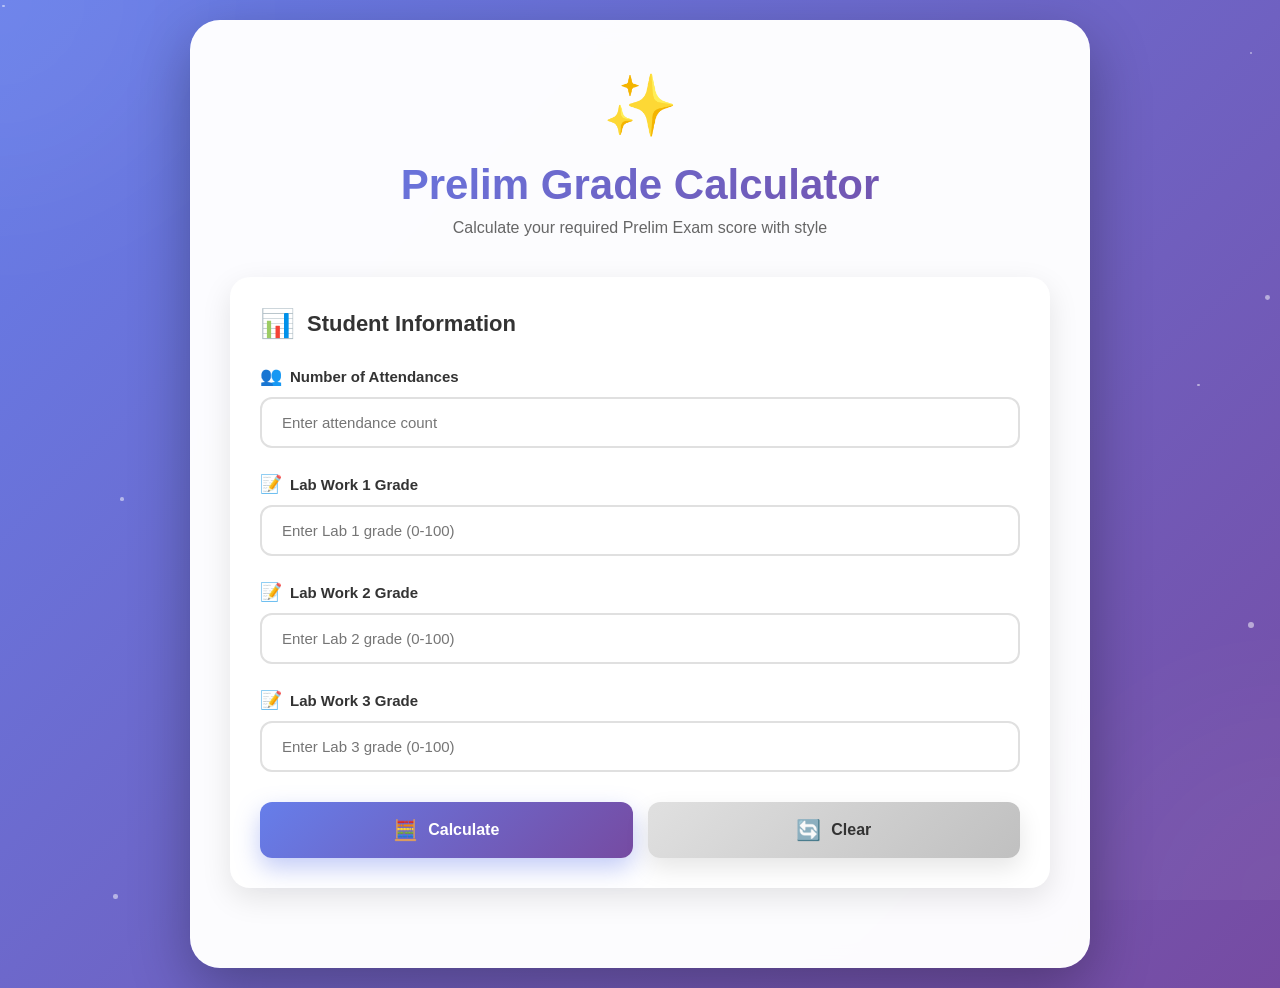
==== PrelimLabWork3/Javascript/index.html @ c72d0cc9 "Not Done" ====
<!DOCTYPE html>
<html lang="en">
<head>
    <meta charset="UTF-8">
    <meta name="viewport" content="width=device-width, initial-scale=1.0">
    <title>Prelim Grade Calculator</title>
    <link rel="stylesheet" href="style.css">
</head>
<body>
    <div class="particles" id="particles"></div>
    
    <div class="container fade-in">
        <div class="header">
            <div class="icon-wrapper zoom-in">
                <span class="icon">✨</span>
            </div>
            <h1 class="slide-down">Prelim Grade Calculator</h1>
            <p class="subtitle slide-up">Calculate your required Prelim Exam score with style</p>
        </div>
        
        <div class="card slide-up-delay-1">
            <div class="input-section">
                <h2 class="section-title">
                    <span class="section-icon">📊</span>
                    Student Information
                </h2>
                
                <div class="input-group">
                    <label for="attendance">
                        <span class="label-icon">👥</span>
                        Number of Attendances
                    </label>
                    <input type="number" id="attendance" class="input-field" placeholder="Enter attendance count" min="0" step="0.01">
                </div>
                
                <div class="input-group">
                    <label for="lab1">
                        <span class="label-icon">📝</span>
                        Lab Work 1 Grade
                    </label>
                    <input type="number" id="lab1" class="input-field" placeholder="Enter Lab 1 grade (0-100)" min="0" max="100" step="0.01">
                </div>
                
                <div class="input-group">
                    <label for="lab2">
                        <span class="label-icon">📝</span>
                        Lab Work 2 Grade
                    </label>
                    <input type="number" id="lab2" class="input-field" placeholder="Enter Lab 2 grade (0-100)" min="0" max="100" step="0.01">
                </div>
                
                <div class="input-group">
                    <label for="lab3">
                        <span class="label-icon">📝</span>
                        Lab Work 3 Grade
                    </label>
                    <input type="number" id="lab3" class="input-field" placeholder="Enter Lab 3 grade (0-100)" min="0" max="100" step="0.01">
                </div>
                
                <div class="button-group">
                    <button class="btn btn-primary" onclick="calculateGrade()">
                        <span class="btn-icon">🧮</span>
                        Calculate
                    </button>
                    <button class="btn btn-secondary" onclick="clearFields()">
                        <span class="btn-icon">🔄</span>
                        Clear
                    </button>
                </div>
            </div>
        </div>
        
        <div class="error-message" id="errorMessage"></div>
        
        <div class="card results-card" id="outputSection">
            <div class="results-header">
                <span class="results-icon">📈</span>
                <h2>Calculation Results</h2>
            </div>
            
            <div class="results-grid">
                <div class="result-group">
                    <h3 class="result-group-title">
                        <span class="group-icon">📥</span>
                        Input Values
                    </h3>
                    <div class="result-item">
                        <span class="result-label">Attendance Score:</span>
                        <span class="result-value" id="displayAttendance">--</span>
                    </div>
                    <div class="result-item">
                        <span class="result-label">Lab Work 1:</span>
                        <span class="result-value" id="displayLab1">--</span>
                    </div>
                    <div class="result-item">
                        <span class="result-label">Lab Work 2:</span>
                        <span class="result-value" id="displayLab2">--</span>
                    </div>
                    <div class="result-item">
                        <span class="result-label">Lab Work 3:</span>
                        <span class="result-value" id="displayLab3">--</span>
                    </div>
                </div>
                
                <div class="result-group">
                    <h3 class="result-group-title">
                        <span class="group-icon">🔢</span>
                        Computed Values
                    </h3>
                    <div class="result-item highlight">
                        <span class="result-label">Lab Work Average:</span>
                        <span class="result-value" id="displayLabAvg">--</span>
                    </div>
                    <div class="result-item highlight">
                        <span class="result-label">Class Standing:</span>
                        <span class="result-value" id="displayClassStanding">--</span>
                    </div>
                </div>
                
                <div class="result-group">
                    <h3 class="result-group-title">
                        <span class="group-icon">🎯</span>
                        Required Prelim Exam Scores
                    </h3>
                    <div class="result-item important">
                        <span class="result-label">To Pass (75):</span>
                        <span class="result-value" id="displayPassScore">--</span>
                    </div>
                    <div class="result-item important">
                        <span class="result-label">To Achieve Excellent (100):</span>
                        <span class="result-value" id="displayExcellentScore">--</span>
                    </div>
                </div>
            </div>
            
            <div class="remarks-section" id="remarksSection"></div>
        </div>
    </div>
    
    <script src="script.js"></script>
</body>
</html>
---- PrelimLabWork3/Javascript/style.css ----
/* ============================================
   GLOBAL STYLES & ANIMATIONS
   ============================================ */

* {
    margin: 0;
    padding: 0;
    box-sizing: border-box;
}

:root {
    --primary-gradient: linear-gradient(135deg, #667eea 0%, #764ba2 100%);
    --secondary-gradient: linear-gradient(135deg, #f093fb 0%, #f5576c 100%);
    --success-gradient: linear-gradient(135deg, #4facfe 0%, #00f2fe 100%);
    --warning-gradient: linear-gradient(135deg, #fa709a 0%, #fee140 100%);
    --card-shadow: 0 20px 60px rgba(0, 0, 0, 0.3);
    --card-shadow-hover: 0 30px 80px rgba(0, 0, 0, 0.4);
    --transition: all 0.4s cubic-bezier(0.4, 0, 0.2, 1);
}

body {
    font-family: 'Segoe UI', Tahoma, Geneva, Verdana, sans-serif;
    background: linear-gradient(135deg, #667eea 0%, #764ba2 100%);
    min-height: 100vh;
    display: flex;
    justify-content: center;
    align-items: center;
    padding: 20px;
    position: relative;
    overflow-x: hidden;
}

/* ============================================
   PARTICLE BACKGROUND ANIMATION
   ============================================ */

.particles {
    position: fixed;
    top: 0;
    left: 0;
    width: 100%;
    height: 100%;
    overflow: hidden;
    z-index: 0;
    pointer-events: none;
}

.particles::before,
.particles::after {
    content: '';
    position: absolute;
    width: 400px;
    height: 400px;
    border-radius: 50%;
    filter: blur(80px);
    opacity: 0.3;
    animation: float 20s ease-in-out infinite;
}

.particles::before {
    background: rgba(255, 255, 255, 0.2);
    top: -200px;
    left: -200px;
    animation-delay: 0s;
}

.particles::after {
    background: rgba(255, 255, 255, 0.15);
    bottom: -200px;
    right: -200px;
    animation-delay: 10s;
}

@keyframes float {
    0%, 100% {
        transform: translate(0, 0) scale(1);
    }
    33% {
        transform: translate(100px, -100px) scale(1.1);
    }
    66% {
        transform: translate(-100px, 100px) scale(0.9);
    }
}

/* ============================================
   CONTAINER & CARDS
   ============================================ */

.container {
    background: rgba(255, 255, 255, 0.98);
    border-radius: 30px;
    box-shadow: var(--card-shadow);
    max-width: 900px;
    width: 100%;
    padding: 50px 40px;
    position: relative;
    z-index: 1;
    backdrop-filter: blur(10px);
}

.card {
    background: white;
    border-radius: 20px;
    padding: 30px;
    margin: 30px 0;
    box-shadow: 0 10px 30px rgba(0, 0, 0, 0.1);
    transition: var(--transition);
}

.card:hover {
    transform: translateY(-5px);
    box-shadow: 0 15px 40px rgba(0, 0, 0, 0.15);
}

/* ============================================
   HEADER STYLES
   ============================================ */

.header {
    text-align: center;
    margin-bottom: 40px;
}

.icon-wrapper {
    display: inline-block;
    margin-bottom: 20px;
}

.icon {
    font-size: 60px;
    display: inline-block;
    animation: rotate 3s ease-in-out infinite;
}

@keyframes rotate {
    0%, 100% {
        transform: rotate(0deg) scale(1);
    }
    50% {
        transform: rotate(360deg) scale(1.2);
    }
}

h1 {
    font-size: 42px;
    background: var(--primary-gradient);
    -webkit-background-clip: text;
    -webkit-text-fill-color: transparent;
    background-clip: text;
    margin-bottom: 10px;
    font-weight: 800;
}

.subtitle {
    color: #666;
    font-size: 16px;
    font-weight: 400;
}

/* ============================================
   SECTION TITLES
   ============================================ */

.section-title {
    font-size: 22px;
    color: #333;
    margin-bottom: 25px;
    display: flex;
    align-items: center;
    gap: 12px;
}

.section-icon {
    font-size: 28px;
    animation: bounce 2s ease-in-out infinite;
}

@keyframes bounce {
    0%, 100% {
        transform: translateY(0);
    }
    50% {
        transform: translateY(-10px);
    }
}

/* ============================================
   INPUT STYLES
   ============================================ */

.input-section {
    position: relative;
}

.input-group {
    margin-bottom: 25px;
    animation: slideIn 0.5s ease-out backwards;
}

.input-group:nth-child(2) { animation-delay: 0.1s; }
.input-group:nth-child(3) { animation-delay: 0.2s; }
.input-group:nth-child(4) { animation-delay: 0.3s; }
.input-group:nth-child(5) { animation-delay: 0.4s; }

@keyframes slideIn {
    from {
        opacity: 0;
        transform: translateX(-30px);
    }
    to {
        opacity: 1;
        transform: translateX(0);
    }
}

label {
    display: flex;
    align-items: center;
    gap: 8px;
    margin-bottom: 10px;
    color: #333;
    font-weight: 600;
    font-size: 15px;
}

.label-icon {
    font-size: 18px;
}

.input-field {
    width: 100%;
    padding: 15px 20px;
    border: 2px solid #e0e0e0;
    border-radius: 12px;
    font-size: 15px;
    transition: var(--transition);
    background: white;
}

.input-field:focus {
    outline: none;
    border-color: #667eea;
    box-shadow: 0 0 0 4px rgba(102, 126, 234, 0.1);
    transform: translateY(-2px);
}

.input-field:hover {
    border-color: #764ba2;
}

/* ============================================
   BUTTON STYLES
   ============================================ */

.button-group {
    display: flex;
    gap: 15px;
    margin-top: 30px;
}

.btn {
    flex: 1;
    padding: 16px 30px;
    border: none;
    border-radius: 12px;
    font-size: 16px;
    font-weight: 700;
    cursor: pointer;
    transition: var(--transition);
    display: flex;
    align-items: center;
    justify-content: center;
    gap: 10px;
    position: relative;
    overflow: hidden;
}

.btn::before {
    content: '';
    position: absolute;
    top: 50%;
    left: 50%;
    width: 0;
    height: 0;
    border-radius: 50%;
    background: rgba(255, 255, 255, 0.3);
    transform: translate(-50%, -50%);
    transition: width 0.6s, height 0.6s;
}

.btn:hover::before {
    width: 300px;
    height: 300px;
}

.btn-icon {
    font-size: 20px;
    position: relative;
    z-index: 1;
}

.btn span {
    position: relative;
    z-index: 1;
}

.btn-primary {
    background: var(--primary-gradient);
    color: white;
    box-shadow: 0 10px 25px rgba(102, 126, 234, 0.4);
}

.btn-primary:hover {
    transform: translateY(-3px) scale(1.05);
    box-shadow: 0 15px 35px rgba(102, 126, 234, 0.5);
}

.btn-primary:active {
    transform: translateY(0) scale(0.98);
}

.btn-secondary {
    background: linear-gradient(135deg, #e0e0e0 0%, #c0c0c0 100%);
    color: #333;
    box-shadow: 0 10px 25px rgba(0, 0, 0, 0.1);
}

.btn-secondary:hover {
    transform: translateY(-3px) scale(1.05);
    box-shadow: 0 15px 35px rgba(0, 0, 0, 0.15);
}

/* ============================================
   ERROR MESSAGE
   ============================================ */

.error-message {
    background: linear-gradient(135deg, #f093fb 0%, #f5576c 100%);
    color: white;
    padding: 18px 25px;
    border-radius: 12px;
    margin: 20px 0;
    display: none;
    animation: shake 0.5s ease;
    box-shadow: 0 10px 30px rgba(245, 87, 108, 0.4);
}

.error-message.visible {
    display: block;
}

@keyframes shake {
    0%, 100% { transform: translateX(0); }
    10%, 30%, 50%, 70%, 90% { transform: translateX(-10px); }
    20%, 40%, 60%, 80% { transform: translateX(10px); }
}

/* ============================================
   RESULTS SECTION
   ============================================ */

.results-card {
    display: none;
    background: linear-gradient(135deg, #f5f7fa 0%, #c3cfe2 100%);
}

.results-card.visible {
    display: block;
    animation: zoomIn 0.6s cubic-bezier(0.4, 0, 0.2, 1);
}

@keyframes zoomIn {
    from {
        opacity: 0;
        transform: scale(0.8);
    }
    to {
        opacity: 1;
        transform: scale(1);
    }
}

.results-header {
    display: flex;
    align-items: center;
    gap: 15px;
    margin-bottom: 30px;
    padding-bottom: 20px;
    border-bottom: 3px solid rgba(102, 126, 234, 0.3);
}

.results-icon {
    font-size: 36px;
    animation: pulse 2s ease-in-out infinite;
}

@keyframes pulse {
    0%, 100% {
        transform: scale(1);
    }
    50% {
        transform: scale(1.2);
    }
}

.results-header h2 {
    font-size: 28px;
    background: var(--primary-gradient);
    -webkit-background-clip: text;
    -webkit-text-fill-color: transparent;
    background-clip: text;
}

.results-grid {
    display: grid;
    gap: 25px;
}

.result-group {
    background: white;
    padding: 25px;
    border-radius: 15px;
    box-shadow: 0 5px 15px rgba(0, 0, 0, 0.08);
    transition: var(--transition);
    animation: fadeInUp 0.6s ease-out backwards;
}

.result-group:nth-child(1) { animation-delay: 0.1s; }
.result-group:nth-child(2) { animation-delay: 0.2s; }
.result-group:nth-child(3) { animation-delay: 0.3s; }

@keyframes fadeInUp {
    from {
        opacity: 0;
        transform: translateY(30px);
    }
    to {
        opacity: 1;
        transform: translateY(0);
    }
}

.result-group:hover {
    transform: translateY(-5px);
    box-shadow: 0 10px 25px rgba(0, 0, 0, 0.12);
}

.result-group-title {
    display: flex;
    align-items: center;
    gap: 10px;
    font-size: 18px;
    color: #667eea;
    margin-bottom: 20px;
    font-weight: 700;
}

.group-icon {
    font-size: 22px;
}

.result-item {
    display: flex;
    justify-content: space-between;
    align-items: center;
    padding: 12px 15px;
    margin-bottom: 10px;
    background: #f8f9fa;
    border-radius: 10px;
    transition: var(--transition);
}

.result-item:last-child {
    margin-bottom: 0;
}

.result-item:hover {
    background: #e9ecef;
    transform: translateX(5px);
}

.result-item.highlight {
    background: linear-gradient(135deg, #e3f2fd 0%, #bbdefb 100%);
    font-weight: 600;
}

.result-item.important {
    background: linear-gradient(135deg, #fff9c4 0%, #fff59d 100%);
    font-weight: 700;
    border: 2px solid #fdd835;
}

.result-label {
    color: #555;
    font-size: 14px;
}

.result-value {
    color: #333;
    font-weight: 700;
    font-size: 16px;
}

/* ============================================
   REMARKS SECTION
   ============================================ */

.remarks-section {
    margin-top: 30px;
    padding: 25px;
    border-radius: 15px;
    animation: fadeIn 0.8s ease-out 0.5s backwards;
}

@keyframes fadeIn {
    from {
        opacity: 0;
    }
    to {
        opacity: 1;
    }
}

.remarks-section p {
    margin: 12px 0;
    font-size: 15px;
    line-height: 1.8;
}

.remarks-section strong {
    font-weight: 700;
    color: #333;
}

.remarks-success {
    background: linear-gradient(135deg, #d4edda 0%, #c3e6cb 100%);
    border-left: 5px solid #28a745;
}

.remarks-warning {
    background: linear-gradient(135deg, #fff3cd 0%, #ffe69c 100%);
    border-left: 5px solid #ffc107;
}

.remarks-danger {
    background: linear-gradient(135deg, #f8d7da 0%, #f5c6cb 100%);
    border-left: 5px solid #dc3545;
}

/* ============================================
   ENTRANCE ANIMATIONS
   ============================================ */

.fade-in {
    animation: fadeIn 1s ease-out;
}

.slide-down {
    animation: slideDown 0.8s ease-out;
}

@keyframes slideDown {
    from {
        opacity: 0;
        transform: translateY(-50px);
    }
    to {
        opacity: 1;
        transform: translateY(0);
    }
}

.slide-up {
    animation: slideUp 0.8s ease-out;
}

@keyframes slideUp {
    from {
        opacity: 0;
        transform: translateY(50px);
    }
    to {
        opacity: 1;
        transform: translateY(0);
    }
}

.slide-up-delay-1 {
    animation: slideUp 0.8s ease-out 0.2s backwards;
}

.zoom-in {
    animation: zoomIn 0.8s ease-out;
}

/* ============================================
   RESPONSIVE DESIGN
   ============================================ */

@media (max-width: 768px) {
    .container {
        padding: 30px 20px;
    }
    
    h1 {
        font-size: 32px;
    }
    
    .button-group {
        flex-direction: column;
    }
    
    .btn {
        width: 100%;
    }
}

/* ============================================
   SCROLLBAR STYLING
   ============================================ */

::-webkit-scrollbar {
    width: 10px;
}

::-webkit-scrollbar-track {
    background: #f1f1f1;
    border-radius: 10px;
}

::-webkit-scrollbar-thumb {
    background: linear-gradient(135deg, #667eea 0%, #764ba2 100%);
    border-radius: 10px;
}

::-webkit-scrollbar-thumb:hover {
    background: linear-gradient(135deg, #764ba2 0%, #667eea 100%);
}
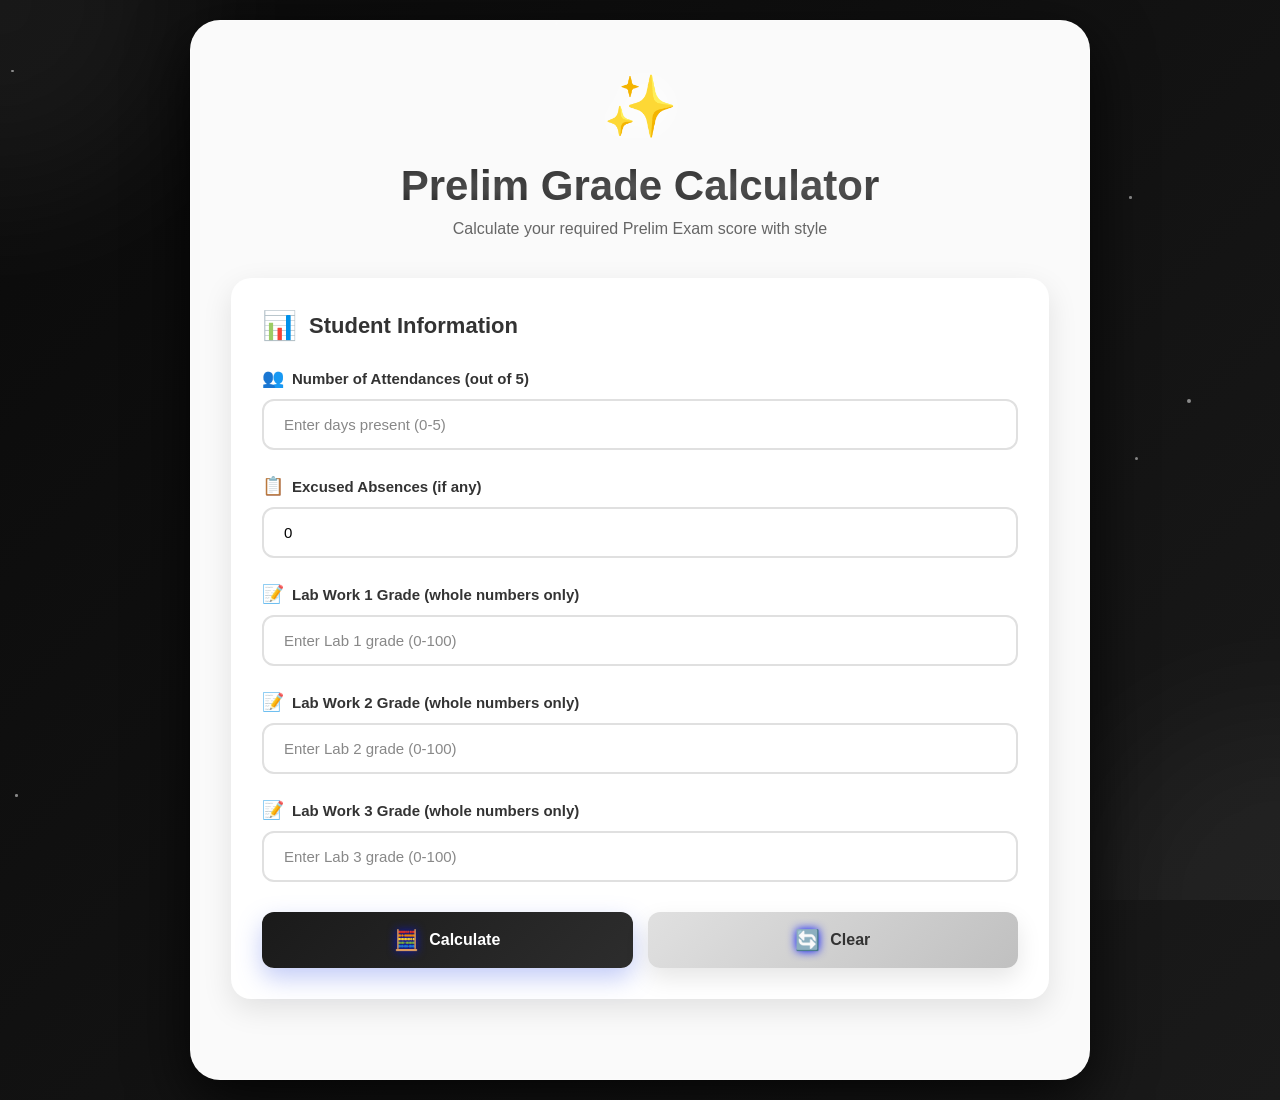
==== commit 6f7621c9: "Updated and Done" ====
--- a/PrelimLabWork3/Javascript/index.html
+++ b/PrelimLabWork3/Javascript/index.html
@@ -4,7 +4,7 @@
     <meta charset="UTF-8">
     <meta name="viewport" content="width=device-width, initial-scale=1.0">
     <title>Prelim Grade Calculator</title>
-    <link rel="stylesheet" href="style.css">
+    <link rel="stylesheet" href="style.css?v=2.0">
 </head>
 <body>
     <div class="particles" id="particles"></div>
@@ -28,33 +28,41 @@
                 <div class="input-group">
                     <label for="attendance">
                         <span class="label-icon">👥</span>
-                        Number of Attendances
+                        Number of Attendances (out of 5)
                     </label>
-                    <input type="number" id="attendance" class="input-field" placeholder="Enter attendance count" min="0" step="0.01">
+                    <input type="number" id="attendance" class="input-field" placeholder="Enter days present (0-5)" min="0" max="5" step="1">
+                </div>
+                
+                <div class="input-group">
+                    <label for="excusedAbsences">
+                        <span class="label-icon">📋</span>
+                        Excused Absences (if any)
+                    </label>
+                    <input type="number" id="excusedAbsences" class="input-field" placeholder="Enter excused absences" min="0" value="0" step="1">
                 </div>
                 
                 <div class="input-group">
                     <label for="lab1">
                         <span class="label-icon">📝</span>
-                        Lab Work 1 Grade
+                        Lab Work 1 Grade (whole numbers only)
                     </label>
-                    <input type="number" id="lab1" class="input-field" placeholder="Enter Lab 1 grade (0-100)" min="0" max="100" step="0.01">
+                    <input type="number" id="lab1" class="input-field" placeholder="Enter Lab 1 grade (0-100)" min="0" max="100" step="1">
                 </div>
                 
                 <div class="input-group">
                     <label for="lab2">
                         <span class="label-icon">📝</span>
-                        Lab Work 2 Grade
+                        Lab Work 2 Grade (whole numbers only)
                     </label>
-                    <input type="number" id="lab2" class="input-field" placeholder="Enter Lab 2 grade (0-100)" min="0" max="100" step="0.01">
+                    <input type="number" id="lab2" class="input-field" placeholder="Enter Lab 2 grade (0-100)" min="0" max="100" step="1">
                 </div>
                 
                 <div class="input-group">
                     <label for="lab3">
                         <span class="label-icon">📝</span>
-                        Lab Work 3 Grade
+                        Lab Work 3 Grade (whole numbers only)
                     </label>
-                    <input type="number" id="lab3" class="input-field" placeholder="Enter Lab 3 grade (0-100)" min="0" max="100" step="0.01">
+                    <input type="number" id="lab3" class="input-field" placeholder="Enter Lab 3 grade (0-100)" min="0" max="100" step="1">
                 </div>
                 
                 <div class="button-group">
@@ -82,12 +90,35 @@
                 <div class="result-group">
                     <h3 class="result-group-title">
                         <span class="group-icon">📥</span>
-                        Input Values
+                        Attendance Information
                     </h3>
                     <div class="result-item">
-                        <span class="result-label">Attendance Score:</span>
+                        <span class="result-label">Days Present:</span>
                         <span class="result-value" id="displayAttendance">--</span>
                     </div>
+                    <div class="result-item">
+                        <span class="result-label">Total Absences:</span>
+                        <span class="result-value" id="displayAbsences">--</span>
+                    </div>
+                    <div class="result-item">
+                        <span class="result-label">Excused Absences:</span>
+                        <span class="result-value" id="displayExcused">--</span>
+                    </div>
+                    <div class="result-item highlight">
+                        <span class="result-label">Unexcused Absences:</span>
+                        <span class="result-value" id="displayUnexcused">--</span>
+                    </div>
+                    <div class="result-item important">
+                        <span class="result-label">Attendance Percentage:</span>
+                        <span class="result-value" id="displayAttendanceScore">--</span>
+                    </div>
+                </div>
+                
+                <div class="result-group">
+                    <h3 class="result-group-title">
+                        <span class="group-icon">📝</span>
+                        Lab Work Grades
+                    </h3>
                     <div class="result-item">
                         <span class="result-label">Lab Work 1:</span>
                         <span class="result-value" id="displayLab1">--</span>
--- a/PrelimLabWork3/Javascript/style.css
+++ b/PrelimLabWork3/Javascript/style.css
@@ -9,18 +9,24 @@
 }
 
 :root {
-    --primary-gradient: linear-gradient(135deg, #667eea 0%, #764ba2 100%);
-    --secondary-gradient: linear-gradient(135deg, #f093fb 0%, #f5576c 100%);
-    --success-gradient: linear-gradient(135deg, #4facfe 0%, #00f2fe 100%);
-    --warning-gradient: linear-gradient(135deg, #fa709a 0%, #fee140 100%);
-    --card-shadow: 0 20px 60px rgba(0, 0, 0, 0.3);
-    --card-shadow-hover: 0 30px 80px rgba(0, 0, 0, 0.4);
+    --primary-gradient: linear-gradient(135deg, #1a1a1a 0%, #2d2d2d 100%);
+    --secondary-gradient: linear-gradient(135deg, #3a3a3a 0%, #4a4a4a 100%);
+    --accent-color: #ffffff;
+    --glow-color: #ffffff;
+    --card-bg: #1f1f1f;
+    --input-bg: #2a2a2a;
+    --text-primary: #000000;
+    --text-secondary: #333333;
+    --card-shadow: 0 20px 60px rgba(0, 0, 0, 0.8);
+    --card-shadow-hover: 0 30px 80px rgba(0, 0, 0, 0.9);
+    --glow-shadow: 0 0 20px rgba(255, 255, 255, 0.3);
+    --glow-shadow-strong: 0 0 30px rgba(255, 255, 255, 0.5);
     --transition: all 0.4s cubic-bezier(0.4, 0, 0.2, 1);
 }
 
 body {
     font-family: 'Segoe UI', Tahoma, Geneva, Verdana, sans-serif;
-    background: linear-gradient(135deg, #667eea 0%, #764ba2 100%);
+    background: linear-gradient(135deg, #0a0a0a 0%, #1a1a1a 100%);
     min-height: 100vh;
     display: flex;
     justify-content: center;
@@ -28,6 +34,655 @@
     padding: 20px;
     position: relative;
     overflow-x: hidden;
+}
+
+/* ============================================
+   PARTICLE BACKGROUND ANIMATION
+   ============================================ */
+
+.particles {
+    position: fixed;
+    top: 0;
+    left: 0;
+    width: 100%;
+    height: 100%;
+    overflow: hidden;
+    z-index: 0;
+    pointer-events: none;
+}
+
+.particles::before,
+.particles::after {
+    content: '';
+    position: absolute;
+    width: 400px;
+    height: 400px;
+    border-radius: 50%;
+    filter: blur(100px);
+    opacity: 0.15;
+    animation: float 20s ease-in-out infinite;
+}
+
+.particles::before {
+    background: rgba(255, 255, 255, 0.1);
+    top: -200px;
+    left: -200px;
+    animation-delay: 0s;
+}
+
+.particles::after {
+    background: rgba(255, 255, 255, 0.08);
+    bottom: -200px;
+    right: -200px;
+    animation-delay: 10s;
+}
+
+@keyframes float {
+    0%, 100% {
+        transform: translate(0, 0) scale(1);
+    }
+    33% {
+        transform: translate(100px, -100px) scale(1.1);
+    }
+    66% {
+        transform: translate(-100px, 100px) scale(0.9);
+    }
+}
+
+/* ============================================
+   CONTAINER & CARDS
+   ============================================ */
+
+.container {
+    background: rgba(20, 20, 20, 0.95);
+    border: 1px solid rgba(255, 255, 255, 0.1);
+    border-radius: 30px;
+    box-shadow: var(--card-shadow), var(--glow-shadow);
+    max-width: 900px;
+    width: 100%;
+    padding: 50px 40px;
+    position: relative;
+    z-index: 1;
+    backdrop-filter: blur(10px);
+}
+
+.card {
+    background: var(--card-bg);
+    border: 1px solid rgba(255, 255, 255, 0.1);
+    border-radius: 20px;
+    padding: 30px;
+    margin: 30px 0;
+    box-shadow: 0 10px 30px rgba(0, 0, 0, 0.5), inset 0 0 20px rgba(255, 255, 255, 0.02);
+    transition: var(--transition);
+}
+
+.card:hover {
+    transform: translateY(-5px);
+    box-shadow: 0 15px 40px rgba(0, 0, 0, 0.6), var(--glow-shadow);
+    border-color: rgba(255, 255, 255, 0.2);
+}
+
+/* ============================================
+   HEADER STYLES
+   ============================================ */
+
+.header {
+    text-align: center;
+    margin-bottom: 40px;
+}
+
+.icon-wrapper {
+    display: inline-block;
+    margin-bottom: 20px;
+    filter: drop-shadow(0 0 10px rgba(255, 255, 255, 0.5));
+}
+
+.icon {
+    font-size: 60px;
+    display: inline-block;
+    animation: rotate 3s ease-in-out infinite;
+    filter: drop-shadow(0 0 15px rgba(255, 255, 255, 0.8));
+}
+
+@keyframes rotate {
+    0%, 100% {
+        transform: rotate(0deg) scale(1);
+    }
+    50% {
+        transform: rotate(360deg) scale(1.2);
+    }
+}
+
+h1 {
+    font-size: 42px;
+    color: var(--text-primary);
+    margin-bottom: 10px;
+    font-weight: 800;
+    text-shadow: 0 0 20px rgba(255, 255, 255, 0.5);
+}
+
+.subtitle {
+    color: var(--text-secondary);
+    font-size: 16px;
+    font-weight: 400;
+}
+
+/* ============================================
+   SECTION TITLES
+   ============================================ */
+
+.section-title {
+    font-size: 22px;
+    color: var(--text-primary);
+    margin-bottom: 25px;
+    display: flex;
+    align-items: center;
+    gap: 12px;
+    text-shadow: 0 0 10px rgba(255, 255, 255, 0.3);
+}
+
+.section-icon {
+    font-size: 28px;
+    animation: bounce 2s ease-in-out infinite;
+    filter: drop-shadow(0 0 8px rgba(255, 255, 255, 0.5));
+}
+
+@keyframes bounce {
+    0%, 100% {
+        transform: translateY(0);
+    }
+    50% {
+        transform: translateY(-10px);
+    }
+}
+
+/* ============================================
+   INPUT STYLES
+   ============================================ */
+
+.input-section {
+    position: relative;
+}
+
+.input-group {
+    margin-bottom: 25px;
+    animation: slideIn 0.5s ease-out backwards;
+}
+
+.input-group:nth-child(2) { animation-delay: 0.1s; }
+.input-group:nth-child(3) { animation-delay: 0.2s; }
+.input-group:nth-child(4) { animation-delay: 0.3s; }
+.input-group:nth-child(5) { animation-delay: 0.4s; }
+
+@keyframes slideIn {
+    from {
+        opacity: 0;
+        transform: translateX(-30px);
+    }
+    to {
+        opacity: 1;
+        transform: translateX(0);
+    }
+}
+
+label {
+    display: flex;
+    align-items: center;
+    gap: 8px;
+    margin-bottom: 10px;
+    color: var(--text-primary);
+    font-weight: 600;
+    font-size: 15px;
+}
+
+.label-icon {
+    font-size: 18px;
+    filter: drop-shadow(0 0 5px rgba(255, 255, 255, 0.3));
+}
+
+.input-field {
+    width: 100%;
+    padding: 15px 20px;
+    border: 2px solid rgba(255, 255, 255, 0.5);
+    border-radius: 12px;
+    font-size: 15px;
+    transition: var(--transition);
+    background: #95fff3;
+    color: #000000;
+}
+
+.input-field::placeholder {
+    color: #888888;
+}
+
+.input-field:focus {
+    outline: none;
+    border-color: rgba(255, 255, 255, 0.9);
+    box-shadow: 0 0 25px rgba(255, 255, 255, 0.4), inset 0 0 15px rgba(255, 255, 255, 0.1);
+    transform: translateY(-2px);
+    background: #8d8d8d;
+}
+
+.input-field:hover {
+    border-color: rgba(255, 255, 255, 0.7);
+    background: #9d9d9d;
+}
+
+/* ============================================
+   BUTTON STYLES
+   ============================================ */
+
+.button-group {
+    display: flex;
+    gap: 15px;
+    margin-top: 30px;
+}
+
+.btn {
+    flex: 1;
+    padding: 16px 30px;
+    border: 2px solid rgba(255, 255, 255, 0.3);
+    border-radius: 12px;
+    font-size: 16px;
+    font-weight: 700;
+    cursor: pointer;
+    transition: var(--transition);
+    display: flex;
+    align-items: center;
+    justify-content: center;
+    gap: 10px;
+    position: relative;
+    overflow: hidden;
+    background: transparent;
+    color: var(--text-primary);
+}
+
+.btn::before {
+    content: '';
+    position: absolute;
+    top: 50%;
+    left: 50%;
+    width: 0;
+    height: 0;
+    border-radius: 50%;
+    background: rgba(255, 255, 255, 0.1);
+    transform: translate(-50%, -50%);
+    transition: width 0.6s, height 0.6s;
+}
+
+.btn:hover::before {
+    width: 300px;
+    height: 300px;
+}
+
+.btn-icon {
+    font-size: 20px;
+    position: relative;
+    z-index: 1;
+    filter: drop-shadow(0 0 5px rgb(0, 13, 255));
+}
+
+.btn span {
+    position: relative;
+    z-index: 1;
+}
+
+.btn-primary {
+    background: rgba(255, 255, 255, 0.05);
+    border-color: rgba(255, 255, 255, 0.5);
+    box-shadow: 0 10px 25px rgba(0, 0, 0, 0.4), 0 0 15px rgba(255, 255, 255, 0.2);
+}
+
+.btn-primary:hover {
+    transform: translateY(-3px) scale(1.05);
+    box-shadow: 0 15px 35px rgba(55, 132, 255, 0.664), 0 0 25px rgba(255, 255, 255, 0.4);
+    border-color: rgba(255, 255, 255, 0.8);
+    background: rgba(52, 62, 240, 0.678);
+}
+
+.btn-primary:active {
+    transform: translateY(0) scale(0.98);
+}
+
+.btn-secondary {
+    background: rgba(255, 255, 255, 0.05);
+    border-color: rgba(255, 255, 255, 0.2);
+    box-shadow: 0 10px 25px rgba(0, 0, 0, 0.3);
+}
+
+.btn-secondary:hover {
+    transform: translateY(-3px) scale(1.05);
+    box-shadow: 0 15px 35px rgba(0, 0, 0, 0.4), 0 0 15px rgba(255, 255, 255, 0.2);
+    border-color: rgba(255, 255, 255, 0.4);
+    background: rgba(52, 62, 240, 0.678);
+}
+
+/* ============================================
+   ERROR MESSAGE
+   ============================================ */
+
+.error-message {
+    background: rgba(255, 50, 50, 0.2);
+    border: 2px solid rgba(255, 50, 50, 0.5);
+    color: #ff6b6b;
+    padding: 18px 25px;
+    border-radius: 12px;
+    margin: 20px 0;
+    display: none;
+    animation: shake 0.5s ease;
+    box-shadow: 0 10px 30px rgba(255, 50, 50, 0.3), 0 0 20px rgba(255, 50, 50, 0.2);
+}
+
+.error-message.visible {
+    display: block;
+}
+
+@keyframes shake {
+    0%, 100% { transform: translateX(0); }
+    10%, 30%, 50%, 70%, 90% { transform: translateX(-10px); }
+    20%, 40%, 60%, 80% { transform: translateX(10px); }
+}
+
+/* ============================================
+   RESULTS SECTION
+   ============================================ */
+
+.results-card {
+    display: none;
+    background: linear-gradient(135deg, #1a1a1a 0%, #252525 100%);
+    border: 1px solid rgba(255, 255, 255, 0.15);
+}
+
+.results-card.visible {
+    display: block;
+    animation: zoomIn 0.6s cubic-bezier(0.4, 0, 0.2, 1);
+}
+
+@keyframes zoomIn {
+    from {
+        opacity: 0;
+        transform: scale(0.8);
+    }
+    to {
+        opacity: 1;
+        transform: scale(1);
+    }
+}
+
+.results-header {
+    display: flex;
+    align-items: center;
+    gap: 15px;
+    margin-bottom: 30px;
+    padding-bottom: 20px;
+    border-bottom: 2px solid rgba(255, 255, 255, 0.2);
+}
+
+.results-icon {
+    font-size: 36px;
+    animation: pulse 2s ease-in-out infinite;
+    filter: drop-shadow(0 0 10px rgba(255, 255, 255, 0.5));
+}
+
+@keyframes pulse {
+    0%, 100% {
+        transform: scale(1);
+    }
+    50% {
+        transform: scale(1.2);
+    }
+}
+
+.results-header h2 {
+    font-size: 28px;
+    color: var(--text-primary);
+    text-shadow: 0 0 15px rgba(255, 255, 255, 0.4);
+}
+
+.results-grid {
+    display: grid;
+    gap: 25px;
+}
+
+.result-group {
+    background: rgba(30, 30, 30, 0.8);
+    border: 1px solid rgba(255, 255, 255, 0.1);
+    padding: 25px;
+    border-radius: 15px;
+    box-shadow: 0 5px 15px rgba(0, 0, 0, 0.3), inset 0 0 15px rgba(255, 255, 255, 0.02);
+    transition: var(--transition);
+    animation: fadeInUp 0.6s ease-out backwards;
+}
+
+.result-group:nth-child(1) { animation-delay: 0.1s; }
+.result-group:nth-child(2) { animation-delay: 0.2s; }
+.result-group:nth-child(3) { animation-delay: 0.3s; }
+
+@keyframes fadeInUp {
+    from {
+        opacity: 0;
+        transform: translateY(30px);
+    }
+    to {
+        opacity: 1;
+        transform: translateY(0);
+    }
+}
+
+.result-group:hover {
+    transform: translateY(-5px);
+    box-shadow: 0 10px 25px rgba(0, 0, 0, 0.4), 0 0 20px rgba(255, 255, 255, 0.1);
+    border-color: rgba(255, 255, 255, 0.2);
+}
+
+.result-group-title {
+    display: flex;
+    align-items: center;
+    gap: 10px;
+    font-size: 18px;
+    color: var(--text-primary);
+    margin-bottom: 20px;
+    font-weight: 700;
+    text-shadow: 0 0 10px rgba(255, 255, 255, 0.3);
+}
+
+.group-icon {
+    font-size: 22px;
+    filter: drop-shadow(0 0 5px rgba(255, 255, 255, 0.4));
+}
+
+.result-item {
+    display: flex;
+    justify-content: space-between;
+    align-items: center;
+    padding: 12px 15px;
+    margin-bottom: 10px;
+    background: rgba(40, 40, 40, 0.6);
+    border: 1px solid rgba(255, 255, 255, 0.05);
+    border-radius: 10px;
+    transition: var(--transition);
+}
+
+.result-item:last-child {
+    margin-bottom: 0;
+}
+
+.result-item:hover {
+    background: rgba(50, 50, 50, 0.8);
+    transform: translateX(5px);
+    border-color: rgba(255, 255, 255, 0.1);
+    box-shadow: 0 0 15px rgba(255, 255, 255, 0.1);
+}
+
+.result-item.highlight {
+    background: rgba(255, 255, 255, 0.1);
+    border: 1px solid rgba(255, 255, 255, 0.2);
+    font-weight: 600;
+    box-shadow: 0 0 15px rgba(255, 255, 255, 0.1);
+}
+
+.result-item.important {
+    background: rgba(255, 255, 255, 0.15);
+    border: 2px solid rgba(255, 255, 255, 0.3);
+    font-weight: 700;
+    box-shadow: 0 0 20px rgba(255, 255, 255, 0.2);
+}
+
+.result-label {
+    color: var(--text-secondary);
+    font-size: 14px;
+}
+
+.result-value {
+    color: var(--text-primary);
+    font-weight: 700;
+    font-size: 16px;
+    text-shadow: 0 0 10px rgba(255, 255, 255, 0.3);
+}
+
+/* ============================================
+   REMARKS SECTION
+   ============================================ */
+
+.remarks-section {
+    margin-top: 30px;
+    padding: 25px;
+    border-radius: 15px;
+    animation: fadeIn 0.8s ease-out 0.5s backwards;
+    border: 2px solid rgba(255, 255, 255, 0.2);
+    box-shadow: 0 0 25px rgba(255, 255, 255, 0.15);
+}
+
+@keyframes fadeIn {
+    from {
+        opacity: 0;
+    }
+    to {
+        opacity: 1;
+    }
+}
+
+.remarks-section p {
+    margin: 12px 0;
+    font-size: 15px;
+    line-height: 1.8;
+    color: var(--text-primary);
+}
+
+.remarks-section strong {
+    font-weight: 700;
+    color: var(--text-primary);
+    text-shadow: 0 0 10px rgba(255, 255, 255, 0.3);
+}
+
+.remarks-success {
+    background: rgba(100, 255, 100, 0.1);
+    border-color: rgba(100, 255, 100, 0.5);
+    box-shadow: 0 0 25px rgba(100, 255, 100, 0.2);
+}
+
+.remarks-warning {
+    background: rgba(255, 200, 100, 0.1);
+    border-color: rgba(255, 200, 100, 0.5);
+    box-shadow: 0 0 25px rgba(255, 200, 100, 0.2);
+}
+
+.remarks-danger {
+    background: rgba(255, 100, 100, 0.1);
+    border-color: rgba(255, 100, 100, 0.5);
+    box-shadow: 0 0 25px rgba(255, 100, 100, 0.2);
+}
+
+/* ============================================
+   ENTRANCE ANIMATIONS
+   ============================================ */
+
+.fade-in {
+    animation: fadeIn 1s ease-out;
+}
+
+.slide-down {
+    animation: slideDown 0.8s ease-out;
+}
+
+@keyframes slideDown {
+    from {
+        opacity: 0;
+        transform: translateY(-50px);
+    }
+    to {
+        opacity: 1;
+        transform: translateY(0);
+    }
+}
+
+.slide-up {
+    animation: slideUp 0.8s ease-out;
+}
+
+@keyframes slideUp {
+    from {
+        opacity: 0;
+        transform: translateY(50px);
+    }
+    to {
+        opacity: 1;
+        transform: translateY(0);
+    }
+}
+
+.slide-up-delay-1 {
+    animation: slideUp 0.8s ease-out 0.2s backwards;
+}
+
+.zoom-in {
+    animation: zoomIn 0.8s ease-out;
+}
+
+/* ============================================
+   RESPONSIVE DESIGN
+   ============================================ */
+
+@media (max-width: 768px) {
+    .container {
+        padding: 30px 20px;
+    }
+    
+    h1 {
+        font-size: 32px;
+    }
+    
+    .button-group {
+        flex-direction: column;
+    }
+    
+    .btn {
+        width: 100%;
+    }
+}
+
+/* ============================================
+   SCROLLBAR STYLING
+   ============================================ */
+
+::-webkit-scrollbar {
+    width: 10px;
+}
+
+::-webkit-scrollbar-track {
+    background: #1a1a1a;
+    border-radius: 10px;
+}
+
+::-webkit-scrollbar-thumb {
+    background: linear-gradient(135deg, #3a3a3a 0%, #5a5a5a 100%);
+    border-radius: 10px;
+    box-shadow: 0 0 10px rgba(255, 255, 255, 0.2);
+}
+
+::-webkit-scrollbar-thumb:hover {
+    background: linear-gradient(135deg, #5a5a5a 0%, #7a7a7a 100%);
+    box-shadow: 0 0 15px rgba(255, 255, 255, 0.4);
 }
 
 /* ============================================
